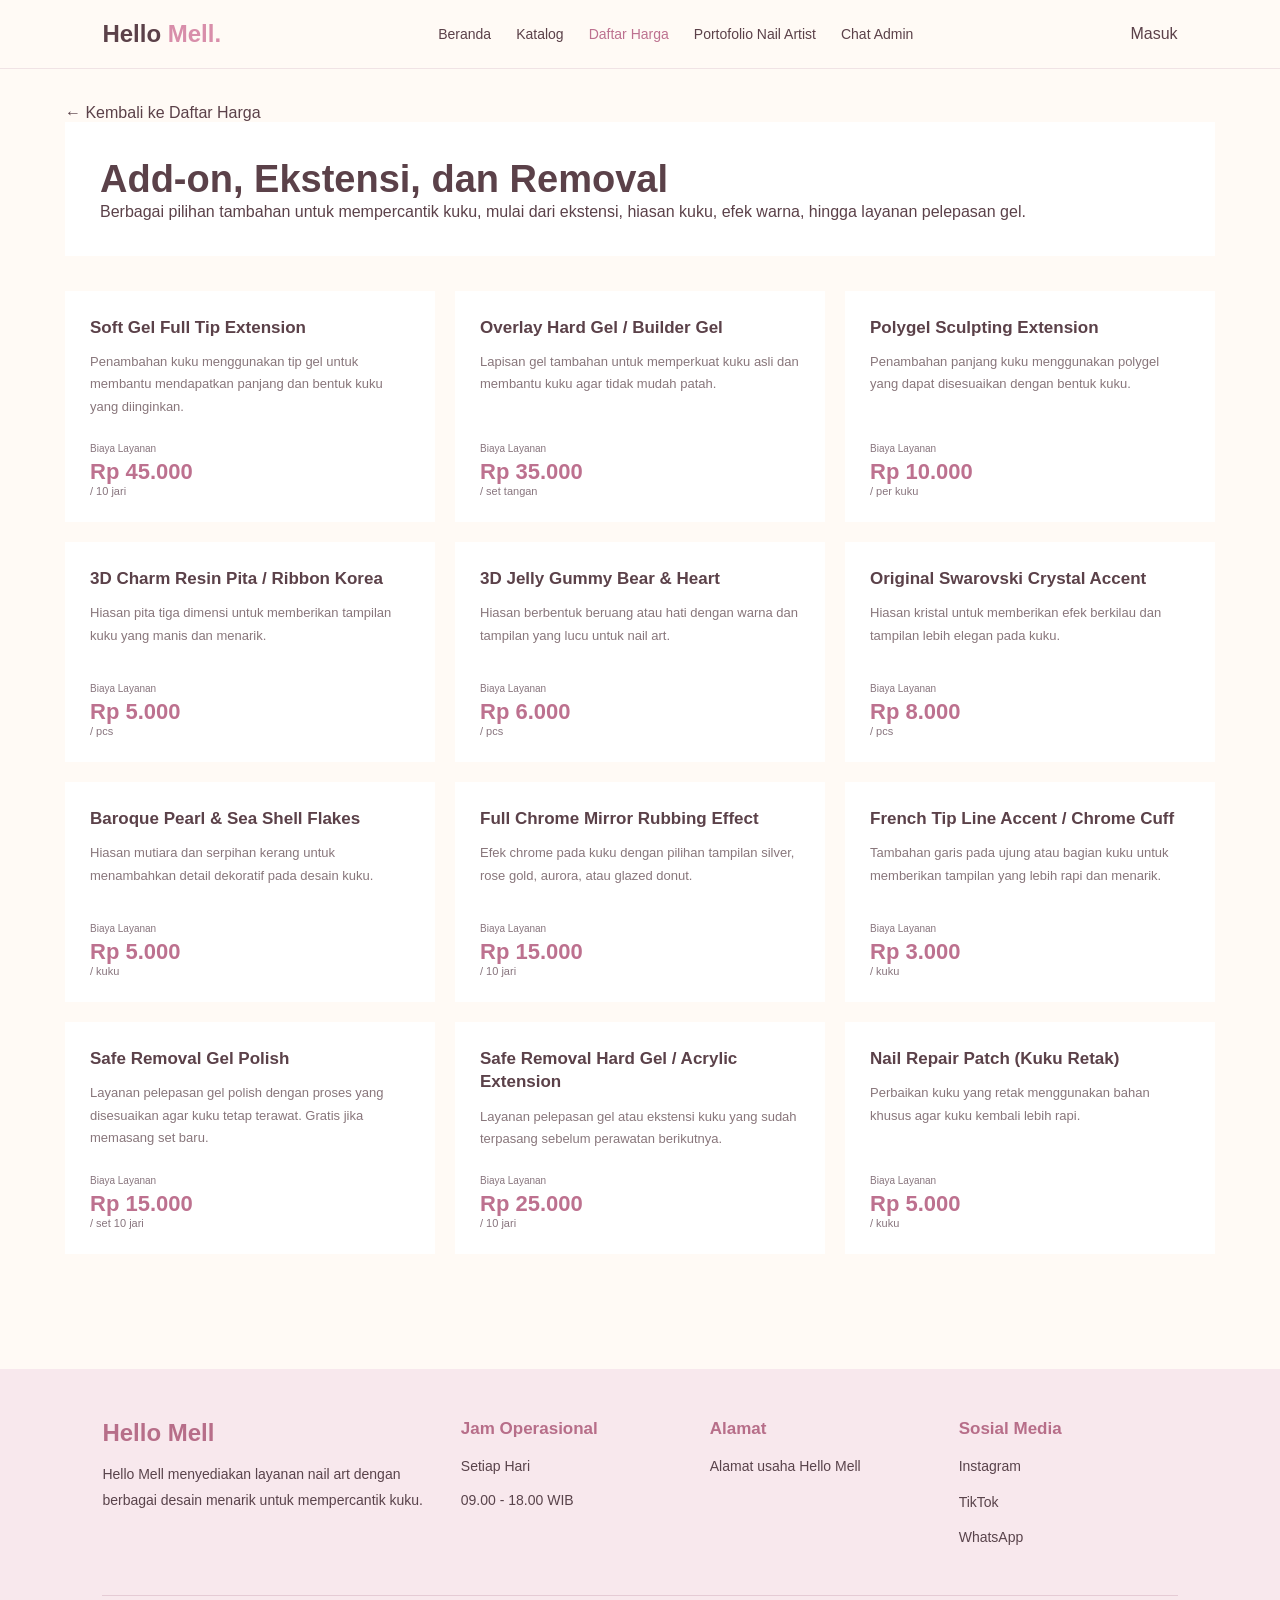
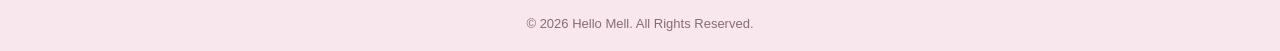
==== Cust side/detailaddon.html @ 1a1a5900 "Upload project Hello Mell" ====
<!DOCTYPE html>
<html lang="id">
<head>
    <meta charset="UTF-8">
    <meta name="viewport" content="width=device-width, initial-scale=1.0">
    <title>Add-on & Ekstensi | Hello Mell</title>
    <link rel="stylesheet" href="csse.css">
</head>
<body>

<!-- NAVBAR -->
<header class="navbar">
    <div class="logo">Hello <span>Mell.</span></div>

    <nav class="nav-links" id="navLinks">
        <a href="ikibrandae.html">Beranda</a>
        <a href="ikikatalog.html">Katalog</a>
        <a href="ikidaftarharga.html" class="active">Daftar Harga</a>
        <a href="profilewong.html">Portofolio Nail Artist</a>
        <a href="cetadmin.html">Chat Admin</a>
    </nav>

    <div class="nav-buttons">
        <a href="login.html">Masuk</a>
    </div>

    <button class="menu-btn" onclick="toggleMenu()">☰</button>
</header>

<main class="container">

    <a href="ikidaftarharga.html" class="back-link">
        ← Kembali ke Daftar Harga
    </a>

    <section class="page-title">
        <h1>Add-on, Ekstensi, dan Removal</h1>
        <p>
            Berbagai pilihan tambahan untuk mempercantik
            kuku, mulai dari ekstensi, hiasan kuku,
            efek warna, hingga layanan pelepasan gel.
        </p>
    </section>

    <section class="price-grid">

        <article class="price-card">
            <h3>Soft Gel Full Tip Extension</h3>
            <p>
                Penambahan kuku menggunakan tip gel
                untuk membantu mendapatkan panjang
                dan bentuk kuku yang diinginkan.
            </p>
            <div class="service-price">
                <span>Biaya Layanan</span>
                <strong>Rp 45.000</strong>
                <small>/ 10 jari</small>
            </div>
        </article>

        <article class="price-card">
            <h3>Overlay Hard Gel / Builder Gel</h3>
            <p>
                Lapisan gel tambahan untuk memperkuat
                kuku asli dan membantu kuku agar
                tidak mudah patah.
            </p>
            <div class="service-price">
                <span>Biaya Layanan</span>
                <strong>Rp 35.000</strong>
                <small>/ set tangan</small>
            </div>
        </article>

        <article class="price-card">
            <h3>Polygel Sculpting Extension</h3>
            <p>
                Penambahan panjang kuku menggunakan
                polygel yang dapat disesuaikan
                dengan bentuk kuku.
            </p>
            <div class="service-price">
                <span>Biaya Layanan</span>
                <strong>Rp 10.000</strong>
                <small>/ per kuku</small>
            </div>
        </article>

        <article class="price-card">
            <h3>3D Charm Resin Pita / Ribbon Korea</h3>
            <p>
                Hiasan pita tiga dimensi untuk memberikan
                tampilan kuku yang manis dan menarik.
            </p>
            <div class="service-price">
                <span>Biaya Layanan</span>
                <strong>Rp 5.000</strong>
                <small>/ pcs</small>
            </div>
        </article>

        <article class="price-card">
            <h3>3D Jelly Gummy Bear & Heart</h3>
            <p>
                Hiasan berbentuk beruang atau hati
                dengan warna dan tampilan yang lucu
                untuk nail art.
            </p>
            <div class="service-price">
                <span>Biaya Layanan</span>
                <strong>Rp 6.000</strong>
                <small>/ pcs</small>
            </div>
        </article>

        <article class="price-card">
            <h3>Original Swarovski Crystal Accent</h3>
            <p>
                Hiasan kristal untuk memberikan
                efek berkilau dan tampilan
                lebih elegan pada kuku.
            </p>
            <div class="service-price">
                <span>Biaya Layanan</span>
                <strong>Rp 8.000</strong>
                <small>/ pcs</small>
            </div>
        </article>

        <article class="price-card">
            <h3>Baroque Pearl & Sea Shell Flakes</h3>
            <p>
                Hiasan mutiara dan serpihan kerang
                untuk menambahkan detail dekoratif
                pada desain kuku.
            </p>
            <div class="service-price">
                <span>Biaya Layanan</span>
                <strong>Rp 5.000</strong>
                <small>/ kuku</small>
            </div>
        </article>

        <article class="price-card">
            <h3>Full Chrome Mirror Rubbing Effect</h3>
            <p>
                Efek chrome pada kuku dengan pilihan
                tampilan silver, rose gold, aurora,
                atau glazed donut.
            </p>
            <div class="service-price">
                <span>Biaya Layanan</span>
                <strong>Rp 15.000</strong>
                <small>/ 10 jari</small>
            </div>
        </article>

        <article class="price-card">
            <h3>French Tip Line Accent / Chrome Cuff</h3>
            <p>
                Tambahan garis pada ujung atau
                bagian kuku untuk memberikan
                tampilan yang lebih rapi dan menarik.
            </p>
            <div class="service-price">
                <span>Biaya Layanan</span>
                <strong>Rp 3.000</strong>
                <small>/ kuku</small>
            </div>
        </article>

        <article class="price-card">
            <h3>Safe Removal Gel Polish</h3>
            <p>
                Layanan pelepasan gel polish
                dengan proses yang disesuaikan
                agar kuku tetap terawat.
                Gratis jika memasang set baru.
            </p>
            <div class="service-price">
                <span>Biaya Layanan</span>
                <strong>Rp 15.000</strong>
                <small>/ set 10 jari</small>
            </div>
        </article>

        <article class="price-card">
            <h3>Safe Removal Hard Gel / Acrylic Extension</h3>
            <p>
                Layanan pelepasan gel atau ekstensi
                kuku yang sudah terpasang
                sebelum perawatan berikutnya.
            </p>
            <div class="service-price">
                <span>Biaya Layanan</span>
                <strong>Rp 25.000</strong>
                <small>/ 10 jari</small>
            </div>
        </article>

        <article class="price-card">
            <h3>Nail Repair Patch (Kuku Retak)</h3>
            <p>
                Perbaikan kuku yang retak
                menggunakan bahan khusus
                agar kuku kembali lebih rapi.
            </p>
            <div class="service-price">
                <span>Biaya Layanan</span>
                <strong>Rp 5.000</strong>
                <small>/ kuku</small>
            </div>
        </article>

    </section>

</main>

<!-- FOOTER -->
<footer class="footer">
    <div class="footer-container">

        <div class="footer-about">
            <h2>Hello Mell</h2>
            <p>
                Hello Mell menyediakan layanan nail art
                dengan berbagai desain menarik untuk
                mempercantik kuku.
            </p>
        </div>

        <div class="footer-hours">
            <h3>Jam Operasional</h3>
            <p>Setiap Hari</p>
            <p>09.00 - 18.00 WIB</p>
        </div>

        <div class="footer-address">
            <h3>Alamat</h3>
            <p>Alamat usaha Hello Mell</p>
        </div>

        <div class="footer-social">
            <h3>Sosial Media</h3>
            <p><a href="#">Instagram</a></p>
            <p><a href="#">TikTok</a></p>
            <p><a href="#">WhatsApp</a></p>
        </div>

    </div>

    <div class="footer-bottom">
        <p>&copy; 2026 Hello Mell. All Rights Reserved.</p>
    </div>
</footer>

<script>
    function toggleMenu() {
        document.getElementById("navLinks").classList.toggle("show");
    }
</script>

</body>
</html>
---- Cust side/csse.css ----
* {
            margin: 0;
            padding: 0;
            box-sizing: border-box;
        }

        body {
            font-family: Arial, Helvetica, sans-serif;
            background-color: #fffaf5;
            color: #5b4149;
        }

        img {
            max-width: 100%;
            display: block;
        }

        a {
            text-decoration: none;
            color: inherit;
        }

        /* NAVBAR */
        .navbar {
            display: flex;
            justify-content: space-between;
            align-items: center;
            padding: 20px 8%;
            background-color: #fffaf5;
            border-bottom: 1px solid #f0e3e5;
        }

        .logo {
            font-size: 24px;
            font-weight: bold;
        }

        .logo span {
            color: #d88eaa;
        }

        .nav-links {
            display: flex;
            gap: 25px;
        }

        .nav-links a {
            font-size: 14px;
        }

        .nav-links a:hover,
        .nav-links .active {
            color: #bd718f;
        }

        .register-btn {
            background-color: #d88eaa;
            color: white;
            padding: 10px 20px;
            border-radius: 5px;
        }

        .register-btn:hover {
            background-color: #bd718f;
        }

        .menu-btn {
            display: none;
            font-size: 24px;
            border: none;
            background: none;
            cursor: pointer;
        }
/* CONTENT */
.container {
    max-width: 1200px;
    margin: auto;
    padding: 35px 25px;
}

.page-title {
    padding: 35px;
    background: white;
    margin-bottom: 35px;
}

.page-title h1 {
    font-size: 38px;
    line-height: 1.2;
}

/* DAFTAR HARGA */
.price-section {
    margin-bottom: 45px;
}

.price-section h2 {
    font-size: 26px;
    margin-bottom: 20px;
}

/* KARTU HARGA */
.price-grid {
    display: grid;
    grid-template-columns: repeat(3, 1fr);
    gap: 20px;
}

.price-card {
    background: white;
    padding: 25px;
    min-height: 220px;
    display: flex;
    flex-direction: column;
}

.price-card h3 {
    font-size: 17px;
    margin-bottom: 12px;
    line-height: 1.4;
}

.price-card p {
    font-size: 13px;
    line-height: 1.7;
    color: #88767b;
}

.price {
    color: #bd718f;
    font-size: 22px;
    font-weight: bold;
    margin-bottom: 8px;
}

.price small {
    font-size: 12px;
    font-weight: normal;
}

.card-meta {
    display: flex;
    justify-content: space-between;
    gap: 10px;
    font-size: 11px;
    color: #98858d;
    margin-top: auto;
    padding-top: 20px;
}

/* DETAIL HARGA */
.service-price {
    display: flex;
    flex-direction: column;
    margin-top: auto;
    padding-top: 25px;
}

.service-price span {
    font-size: 10px;
    color: #88757e;
    margin-bottom: 5px;
}

.service-price strong {
    font-size: 22px;
    color: #bd718f;
}

.service-price small {
    font-size: 11px;
    color: #88757e;
}

/* LINK SELENGKAPNYA */
.more-link {
    display: inline-block;
    margin-top: 18px;
    padding: 10px 18px;
    background: #f8e9ef;
    color: #bd718f;
    font-size: 13px;
}

.more-link:hover {
    background: #e9c1d0;
}

/* FOOTER */
.footer {
    background: #f8e8ed;
    color: #59434b;
    margin-top: 80px;
    padding: 50px 8% 20px;
}

.footer-container {
    display: grid;
    grid-template-columns: 1.5fr 1fr 1fr 1fr;
    gap: 30px;
    max-width: 1200px;
    margin: auto;
}

.footer-container h2,
.footer-container h3 {
    color: #b76e89;
    margin-bottom: 15px;
}

.footer-container h2 {
    font-size: 24px;
}

.footer-container h3 {
    font-size: 17px;
}

.footer-container p {
    font-size: 14px;
    line-height: 1.8;
    margin-bottom: 8px;
}

.footer-container a {
    display: block;
    color: #59434b;
    font-size: 14px;
    margin-bottom: 10px;
}

.footer-container a:hover {
    color: #b76e89;
}

.footer-bottom {
    border-top: 1px solid #e5cbd5;
    text-align: center;
    margin-top: 35px;
    padding-top: 20px;
}

.footer-bottom p {
    font-size: 13px;
    color: #876c77;
}

/* TABLET */
@media (max-width: 900px) {

    .navbar {
        padding: 20px 6%;
    }

    .nav-links {
        gap: 15px;
    }

    .price-grid {
        grid-template-columns: repeat(2, 1fr);
    }

    .footer-container {
        grid-template-columns: 1fr 1fr;
    }
}

/* HP */
@media (max-width: 600px) {

    .navbar {
        flex-wrap: wrap;
    }

    .menu-btn {
        display: block;
    }

    .nav-links {
        display: none;
        width: 100%;
        flex-direction: column;
        padding: 20px 0;
        gap: 20px;
    }

    .nav-links.show {
        display: flex;
    }

    .nav-buttons {
        margin-top: 15px;
    }

    .container {
        padding: 25px 15px;
    }

    .page-title {
        padding: 25px;
    }

    .page-title h1 {
        font-size: 28px;
    }

    .price-section h2 {
        font-size: 22px;
    }

    .price-grid {
        grid-template-columns: 1fr;
    }

    .footer {
        padding: 40px 6% 20px;
    }

    .footer-container {
        grid-template-columns: 1fr;
        gap: 25px;
    }
}
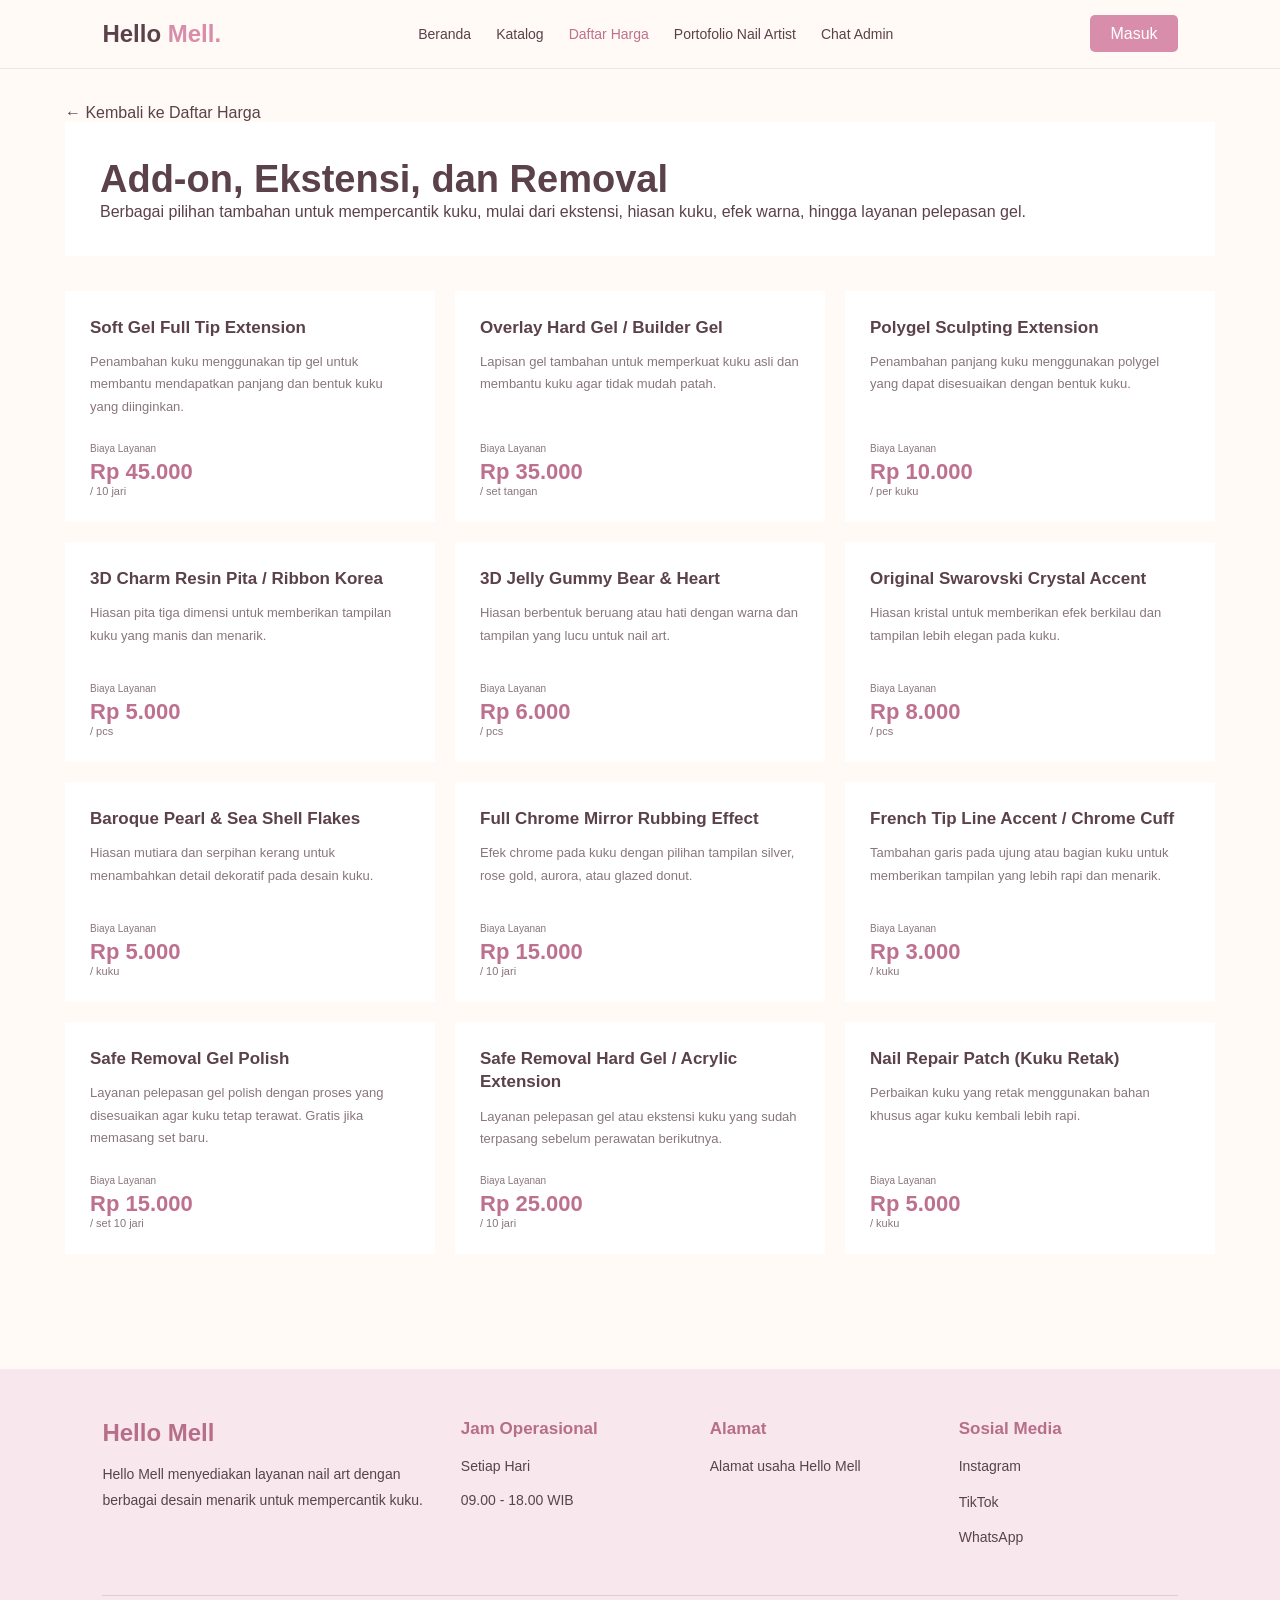
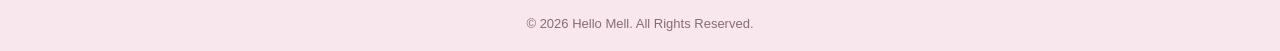
==== commit 10ca17c7: "Update website" ====
--- a/Cust side/detailaddon.html
+++ b/Cust side/detailaddon.html
@@ -21,9 +21,9 @@
         <a href="cetadmin.html">Chat Admin</a>
     </nav>
 
-    <div class="nav-buttons">
-        <a href="login.html">Masuk</a>
-    </div>
+<div class="nav-buttons" id="navButtons">
+    <a href="login.html" class="register-btn">Masuk</a>
+</div>
 
     <button class="menu-btn" onclick="toggleMenu()">☰</button>
 </header>
@@ -258,6 +258,13 @@
 <script>
     function toggleMenu() {
         document.getElementById("navLinks").classList.toggle("show");
+    let statusLogin = localStorage.getItem("statusLogin");
+    let navButtons = document.getElementById("navButtons");
+    }
+    if (statusLogin == "true") {
+        navButtons.innerHTML = '<a href="profilpengguna.html" class="register-btn">Profil</a>';
+    } else {
+        navButtons.innerHTML = '<a href="login.html" class="register-btn">Masuk</a>';
     }
 </script>
 
